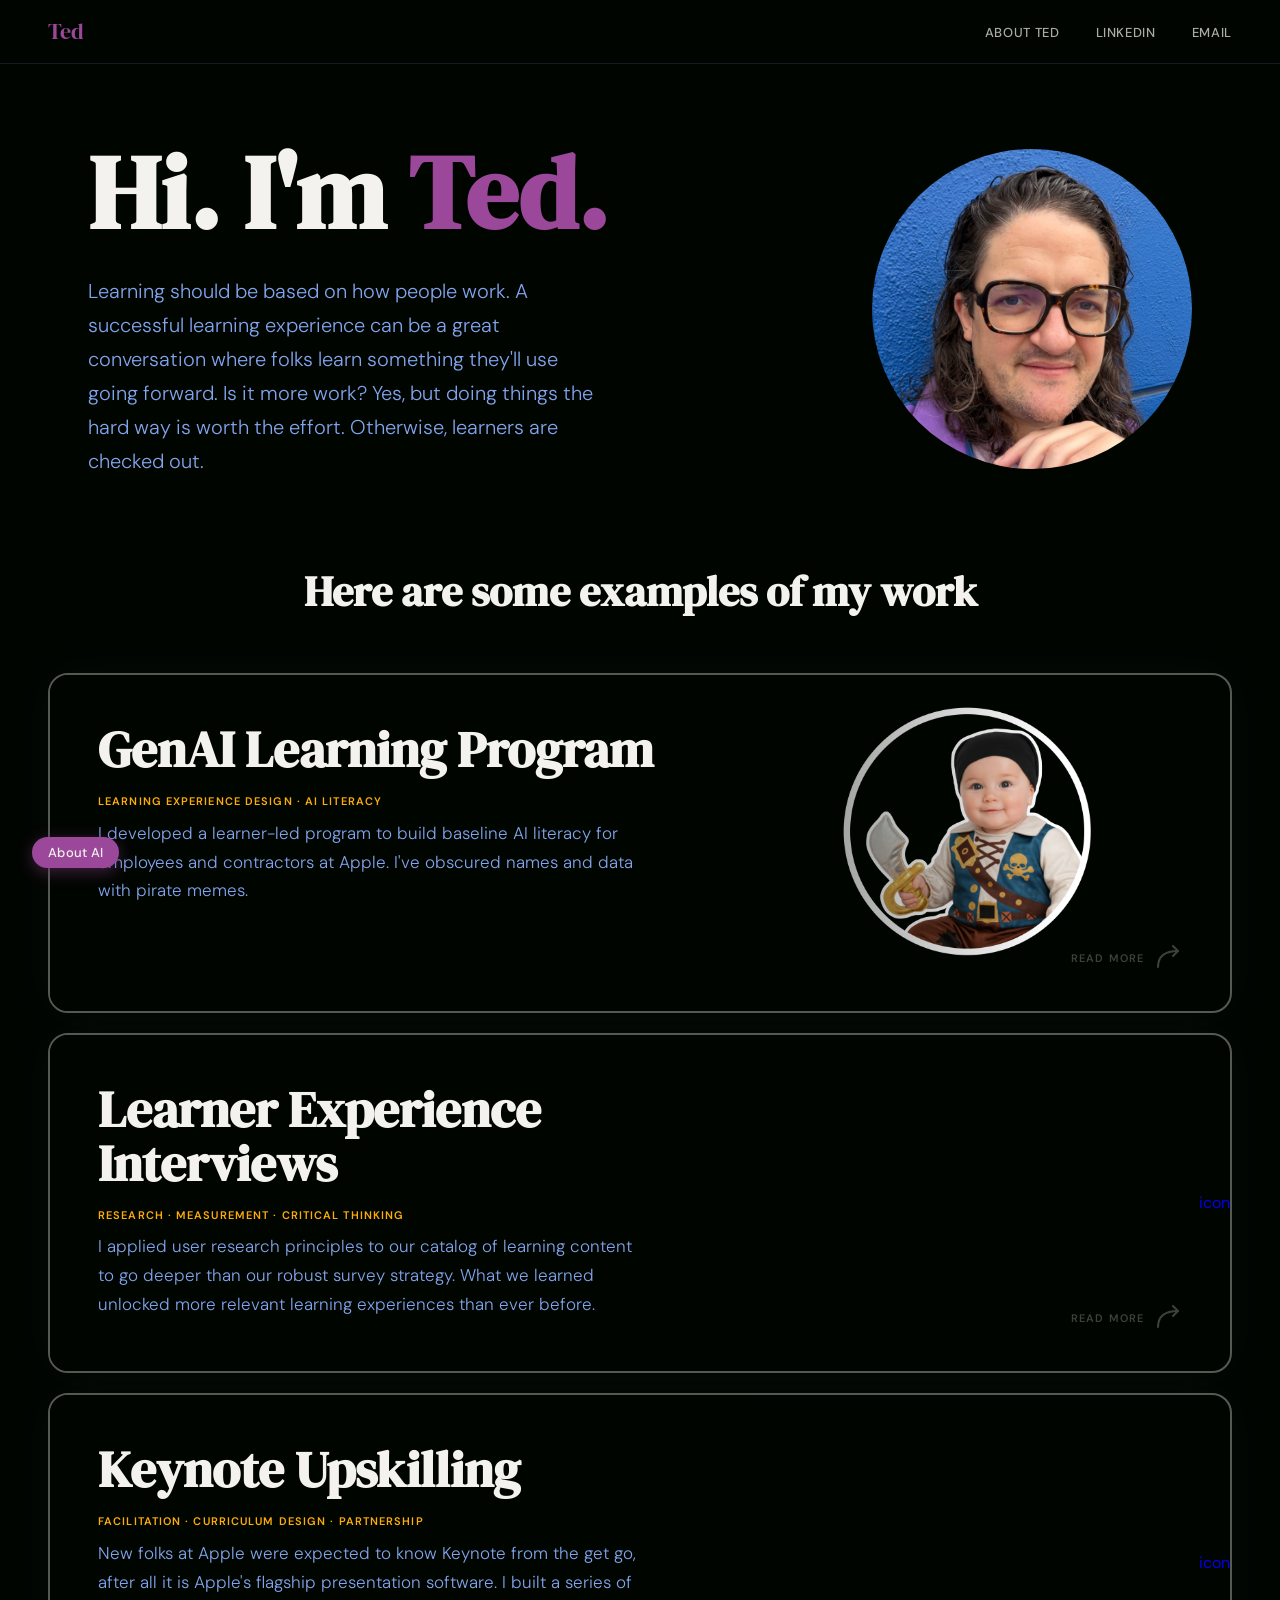
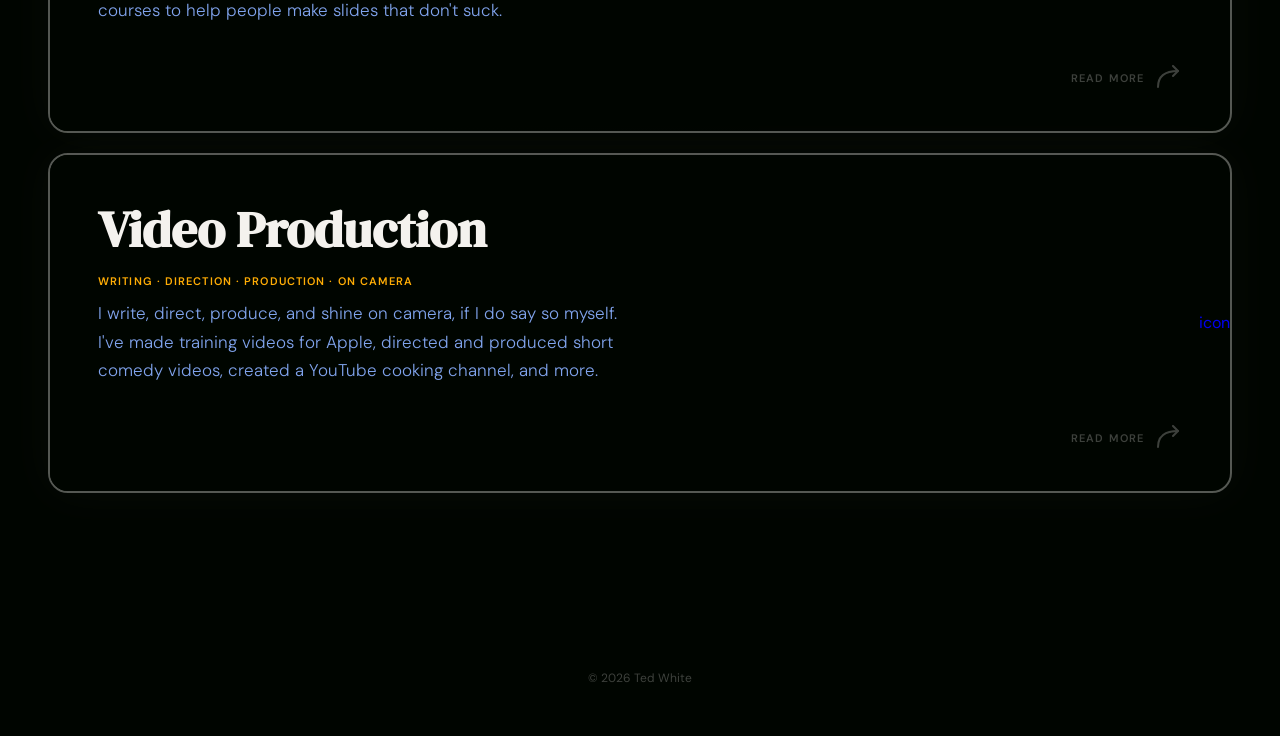
==== index.html @ 59d9a9ae "Update homepage copy and revise GenAI case study Ch 2 Removes I-statements from hero blurb, updates " ====
<!DOCTYPE html>
<html lang="en">
<head>
  <meta charset="UTF-8">
  <meta name="viewport" content="width=device-width, initial-scale=1.0">
  <title>Ted White — Practical Learning Design</title>
  <link rel="preconnect" href="https://fonts.googleapis.com">
  <link rel="preconnect" href="https://fonts.gstatic.com" crossorigin>
  <link href="https://fonts.googleapis.com/css2?family=DM+Serif+Display:ital@0;1&family=DM+Sans:opsz,wght@9..40,300;9..40,400;9..40,500;9..40,600&display=swap" rel="stylesheet">
  <link rel="stylesheet" href="style.css">
  <style>

    /* ── HERO ── */
    .hero {
      padding: 140px 48px 80px;
      max-width: 1200px;
      margin: 0 auto;
      display: grid;
      grid-template-columns: 1fr auto;
      align-items: center;
      gap: 80px;
    }

    .hero-headline {
      font-family: 'DM Serif Display', serif;
      font-size: clamp(60px, 9vw, 104px);
      line-height: 1.02;
      color: var(--white);
      margin-bottom: 28px;
    }

    .hero-headline span {
      color: var(--purple);
    }

    .hero-intro {
      font-size: 20px;
      line-height: 1.7;
      color: var(--blue);
      font-weight: 300;
      max-width: 520px;
    }

    .hero-photo {
      width: 320px;
      height: 320px;
      border-radius: 50%;
      object-fit: cover;
      object-position: center 20%;
      flex-shrink: 0;
    }

    /* ── WORK ── */
    .work {
      padding: 0 48px 128px;
    }

    .work-inner {
      max-width: 1200px;
      margin: 0 auto;
    }

    .work-heading {
      font-family: 'DM Serif Display', serif;
      font-size: 42px;
      color: var(--white);
      margin-bottom: 48px;
      text-align: center;
    }

    .cases-stack {
      display: flex;
      flex-direction: column;
      gap: 20px;
    }

    .case-card {
      display: block;
      min-height: 340px;
      padding: 48px;
      border-radius: 20px;
      border: 2px solid rgba(244, 242, 238, 0.35);
      box-shadow: 0 0 48px rgba(244, 242, 238, 0.03);
      text-decoration: none;
      position: relative;
      overflow: hidden;
      transition: border-color 0.25s ease, box-shadow 0.25s ease;
    }

    .case-card::before {
      content: '';
      position: absolute;
      inset: 0;
      background: linear-gradient(90deg, #000500 30%, rgba(0,5,0,0.5) 60%, transparent 85%);
      z-index: 1;
      pointer-events: none;
    }

    .case-card:hover {
      border-color: rgba(244, 242, 238, 0.65);
      box-shadow: 0 0 64px rgba(244, 242, 238, 0.07);
    }

    .case-card-text {
      display: flex;
      flex-direction: column;
      gap: 8px;
      position: relative;
      z-index: 2;
      width: 55%;
    }

    .case-card-title {
      font-family: 'DM Serif Display', serif;
      font-size: clamp(36px, 4vw, 54px);
      line-height: 1.05;
      color: var(--white);
      margin-bottom: 8px;
    }

    .case-card-subtitle {
      font-size: 11px;
      font-weight: 600;
      letter-spacing: 0.1em;
      text-transform: uppercase;
      color: var(--amber);
    }

    .case-card-summary {
      font-size: 17px;
      line-height: 1.7;
      color: var(--blue);
      font-weight: 300;
      max-width: 540px;
      margin-top: auto;
      margin-bottom: auto;
    }

    .case-card-visual {
      position: absolute;
      top: 0;
      right: 0;
      bottom: 0;
      width: 60%;
      display: flex;
      align-items: center;
      justify-content: flex-end;
      z-index: 0;
    }

    .case-card-icon {
      height: 110%;
      width: auto;
      transform: translateX(10%);
    }

    .case-card-cta {
      position: absolute;
      bottom: 36px;
      right: 44px;
      display: flex;
      align-items: center;
      gap: 10px;
      color: var(--white);
      opacity: 0.25;
      z-index: 3;
      transition: opacity 0.2s ease, transform 0.2s ease;
    }

    .case-card-cta-text {
      font-size: 11px;
      font-weight: 600;
      letter-spacing: 0.1em;
      text-transform: uppercase;
    }

    .case-card:hover .case-card-cta {
      opacity: 0.8;
      transform: translate(3px, -2px);
    }

    /* ── AI FLOAT BUTTON ── */
    .ai-float-btn {
      position: fixed;
      bottom: 32px;
      left: 32px;
      z-index: 200;
      display: inline-flex;
      align-items: center;
      padding: 7px 16px;
      border-radius: 100px;
      background: var(--purple);
      color: var(--white);
      font-family: 'DM Sans', sans-serif;
      font-size: 13px;
      font-weight: 500;
      letter-spacing: 0.3px;
      border: none;
      cursor: pointer;
      box-shadow: 0 4px 16px rgba(155, 72, 155, 0.4), 0 2px 6px rgba(0,0,0,0.3);
      transition: box-shadow 0.25s ease, transform 0.25s ease;
    }

    .ai-float-btn:hover {
      box-shadow: 0 6px 22px rgba(155, 72, 155, 0.55), 0 3px 8px rgba(0,0,0,0.3);
      transform: translateY(-1px);
    }

    /* ── AI MODAL ── */
    .ai-modal-backdrop {
      position: fixed;
      inset: 0;
      z-index: 300;
      background: rgba(0, 5, 0, 0.75);
      backdrop-filter: blur(6px);
      display: flex;
      align-items: center;
      justify-content: center;
      opacity: 0;
      pointer-events: none;
      transition: opacity 0.25s ease;
    }

    .ai-modal-backdrop.open {
      opacity: 1;
      pointer-events: all;
    }

    .ai-modal {
      background: #0d130d;
      border: 1px solid rgba(128, 164, 237, 0.15);
      border-radius: 16px;
      padding: 48px;
      max-width: 560px;
      width: 90%;
      position: relative;
      transform: translateY(12px);
      transition: transform 0.25s ease;
      box-shadow: 0 24px 80px rgba(0,0,0,0.6);
    }

    .ai-modal-backdrop.open .ai-modal {
      transform: translateY(0);
    }

    .ai-modal-close {
      position: absolute;
      top: 16px;
      right: 20px;
      background: none;
      border: none;
      color: rgba(245, 245, 240, 0.35);
      font-size: 18px;
      cursor: pointer;
      padding: 4px 8px;
      transition: color 0.2s ease;
      font-family: 'DM Sans', sans-serif;
    }

    .ai-modal-close:hover {
      color: var(--white);
    }

    .ai-modal h2 {
      font-family: 'DM Serif Display', serif;
      font-size: 28px;
      color: var(--white);
      margin-bottom: 20px;
      text-align: center;
    }

    .ai-modal p {
      font-size: 17px;
      line-height: 1.75;
      color: rgba(245, 245, 240, 0.82);
    }

  </style>
</head>
<body>

  <nav>
    <a href="#" class="nav-logo">Ted</a>
    <ul class="nav-links">
      <li><a href="about.html">About Ted</a></li>
      <li><a href="https://linkedin.com/in/teddyrare" target="_blank">LinkedIn</a></li>
      <li><a href="mailto:opentoted@gmail.com">Email</a></li>
    </ul>
  </nav>

  <section class="hero">
    <div class="hero-text">
      <h1 class="hero-headline">Hi. I'm <span>Ted.</span></h1>
      <p class="hero-intro">Learning should be based on how people work. A successful learning experience can be a great conversation where folks learn something they'll use going forward. Is it more work? Yes, but doing things the hard way is worth the effort. Otherwise, learners are checked out.</p>
    </div>
    <img class="hero-photo" src="Images for Website Examples/ted-photo.jpg" alt="Ted White">
  </section>

  <section class="work" id="work">
    <div class="work-inner">
      <h2 class="work-heading">Here are some examples of my work</h2>
      <div class="cases-stack">

        <a class="case-card" href="case-study-genai-v2.html">
          <div class="case-card-text">
            <h3 class="case-card-title">GenAI Learning Program</h3>
            <p class="case-card-subtitle">Learning Experience Design · AI Literacy</p>
            <p class="case-card-summary">I developed a learner-led program to build baseline AI literacy for employees and contractors at Apple. I've obscured names and data with pirate memes.</p>
          </div>
          <div class="case-card-visual">
            <img src="Graphics for GenAI Case Study/GenAI Icon/GenAI Icon.001.png" class="case-card-icon" alt="">
          </div>
          <div class="case-card-cta">
            <span class="case-card-cta-text">Read more</span>
            <svg width="32" height="32" viewBox="0 0 32 32" fill="none">
              <path d="M4 24 Q4 8 24 8" stroke="currentColor" stroke-width="2" stroke-linecap="round"/>
              <path d="M19 3 L24 8 L19 13" stroke="currentColor" stroke-width="2" stroke-linecap="round" stroke-linejoin="round"/>
            </svg>
          </div>
        </a>

        <a class="case-card" href="#">
          <div class="case-card-text">
            <h3 class="case-card-title">Learner Experience Interviews</h3>
            <p class="case-card-subtitle">Research · Measurement · Critical Thinking</p>
            <p class="case-card-summary">I applied user research principles to our catalog of learning content to go deeper than our robust survey strategy. What we learned unlocked more relevant learning experiences than ever before.</p>
          </div>
          <div class="case-card-visual">
            <div class="visual-placeholder">icon</div>
          </div>
          <div class="case-card-cta">
            <span class="case-card-cta-text">Read more</span>
            <svg width="32" height="32" viewBox="0 0 32 32" fill="none">
              <path d="M4 24 Q4 8 24 8" stroke="currentColor" stroke-width="2" stroke-linecap="round"/>
              <path d="M19 3 L24 8 L19 13" stroke="currentColor" stroke-width="2" stroke-linecap="round" stroke-linejoin="round"/>
            </svg>
          </div>
        </a>

        <a class="case-card" href="#">
          <div class="case-card-text">
            <h3 class="case-card-title">Keynote Upskilling</h3>
            <p class="case-card-subtitle">Facilitation · Curriculum Design · Partnership</p>
            <p class="case-card-summary">New folks at Apple were expected to know Keynote from the get go, after all it is Apple's flagship presentation software. I built a series of courses to help people make slides that don't suck.</p>
          </div>
          <div class="case-card-visual">
            <div class="visual-placeholder">icon</div>
          </div>
          <div class="case-card-cta">
            <span class="case-card-cta-text">Read more</span>
            <svg width="32" height="32" viewBox="0 0 32 32" fill="none">
              <path d="M4 24 Q4 8 24 8" stroke="currentColor" stroke-width="2" stroke-linecap="round"/>
              <path d="M19 3 L24 8 L19 13" stroke="currentColor" stroke-width="2" stroke-linecap="round" stroke-linejoin="round"/>
            </svg>
          </div>
        </a>

        <a class="case-card" href="#">
          <div class="case-card-text">
            <h3 class="case-card-title">Video Production</h3>
            <p class="case-card-subtitle">Writing · Direction · Production · On Camera</p>
            <p class="case-card-summary">I write, direct, produce, and shine on camera, if I do say so myself. I've made training videos for Apple, directed and produced short comedy videos, created a YouTube cooking channel, and more.</p>
          </div>
          <div class="case-card-visual">
            <div class="visual-placeholder">icon</div>
          </div>
          <div class="case-card-cta">
            <span class="case-card-cta-text">Read more</span>
            <svg width="32" height="32" viewBox="0 0 32 32" fill="none">
              <path d="M4 24 Q4 8 24 8" stroke="currentColor" stroke-width="2" stroke-linecap="round"/>
              <path d="M19 3 L24 8 L19 13" stroke="currentColor" stroke-width="2" stroke-linecap="round" stroke-linejoin="round"/>
            </svg>
          </div>
        </a>

      </div>
    </div>
  </section>


  <div class="copyright">© 2026 Ted White</div>

  <!-- FLOATING AI BUTTON -->
  <button class="ai-float-btn" id="ai-float-btn">About AI</button>

  <!-- AI MODAL -->
  <div class="ai-modal-backdrop" id="ai-modal-backdrop">
    <div class="ai-modal" role="dialog" aria-modal="true" aria-labelledby="ai-modal-title">
      <button class="ai-modal-close" id="ai-modal-close" aria-label="Close">✕</button>
      <h2 id="ai-modal-title">So...about AI</h2>
      <p>I used Claude Code to build the HTML of this site. I did all the writing and image creation the old-fashioned way, by hand after staring at a blank screen. Claude helped with copyediting, spellcheck, and keeping me humble.</p>
    </div>
  </div>

  <script>
  (function () {
    const btn      = document.getElementById('ai-float-btn');
    const backdrop = document.getElementById('ai-modal-backdrop');
    const closeBtn = document.getElementById('ai-modal-close');

    function openModal()  { backdrop.classList.add('open'); }
    function closeModal() { backdrop.classList.remove('open'); }

    btn.addEventListener('click', openModal);
    closeBtn.addEventListener('click', closeModal);
    backdrop.addEventListener('click', (e) => { if (e.target === backdrop) closeModal(); });
    document.addEventListener('keydown', (e) => { if (e.key === 'Escape') closeModal(); });
  })();
  </script>

</body>
</html>
---- style.css ----
/* ── RESET ── */
*, *::before, *::after {
  box-sizing: border-box;
  margin: 0;
  padding: 0;
}

/* ── PALETTE ── */
:root {
  --black: #000500;
  --blue: #80A4ED;
  --burgundy: #773344;
  --amber: #FFAD05;
  --purple: #9B489B;
  --white: #F4F2EE;
}

/* ── BASE ── */
body {
  background-color: var(--black);
  color: var(--white);
  font-family: 'DM Sans', sans-serif;
  line-height: 1.6;
}

/* ── NAV ── */
nav {
  position: fixed;
  top: 0;
  left: 0;
  right: 0;
  height: 64px;
  display: flex;
  align-items: center;
  justify-content: space-between;
  padding: 0 48px;
  background-color: var(--black);
  border-bottom: 1px solid rgba(128, 164, 237, 0.15);
  z-index: 100;
}

.nav-logo {
  font-family: 'DM Serif Display', serif;
  font-size: 22px;
  color: var(--purple);
  text-decoration: none;
}

.nav-links {
  display: flex;
  gap: 36px;
  list-style: none;
}

.nav-links a {
  color: var(--white);
  text-decoration: none;
  font-size: 13px;
  font-weight: 500;
  letter-spacing: 0.05em;
  text-transform: uppercase;
  opacity: 0.7;
  position: relative;
  padding-bottom: 3px;
  transition: opacity 0.15s ease;
}

.nav-links a:hover {
  opacity: 1;
}

.nav-links a::after {
  content: '';
  position: absolute;
  left: 0;
  bottom: 0;
  width: 0;
  height: 2px;
  background-color: var(--amber);
  transition: width 0.2s ease;
}

.nav-links a:hover::after {
  width: 100%;
}

/* ── COPYRIGHT ── */
.copyright {
  text-align: center;
  padding: 48px;
  font-size: 12px;
  color: var(--white);
  opacity: 0.25;
}
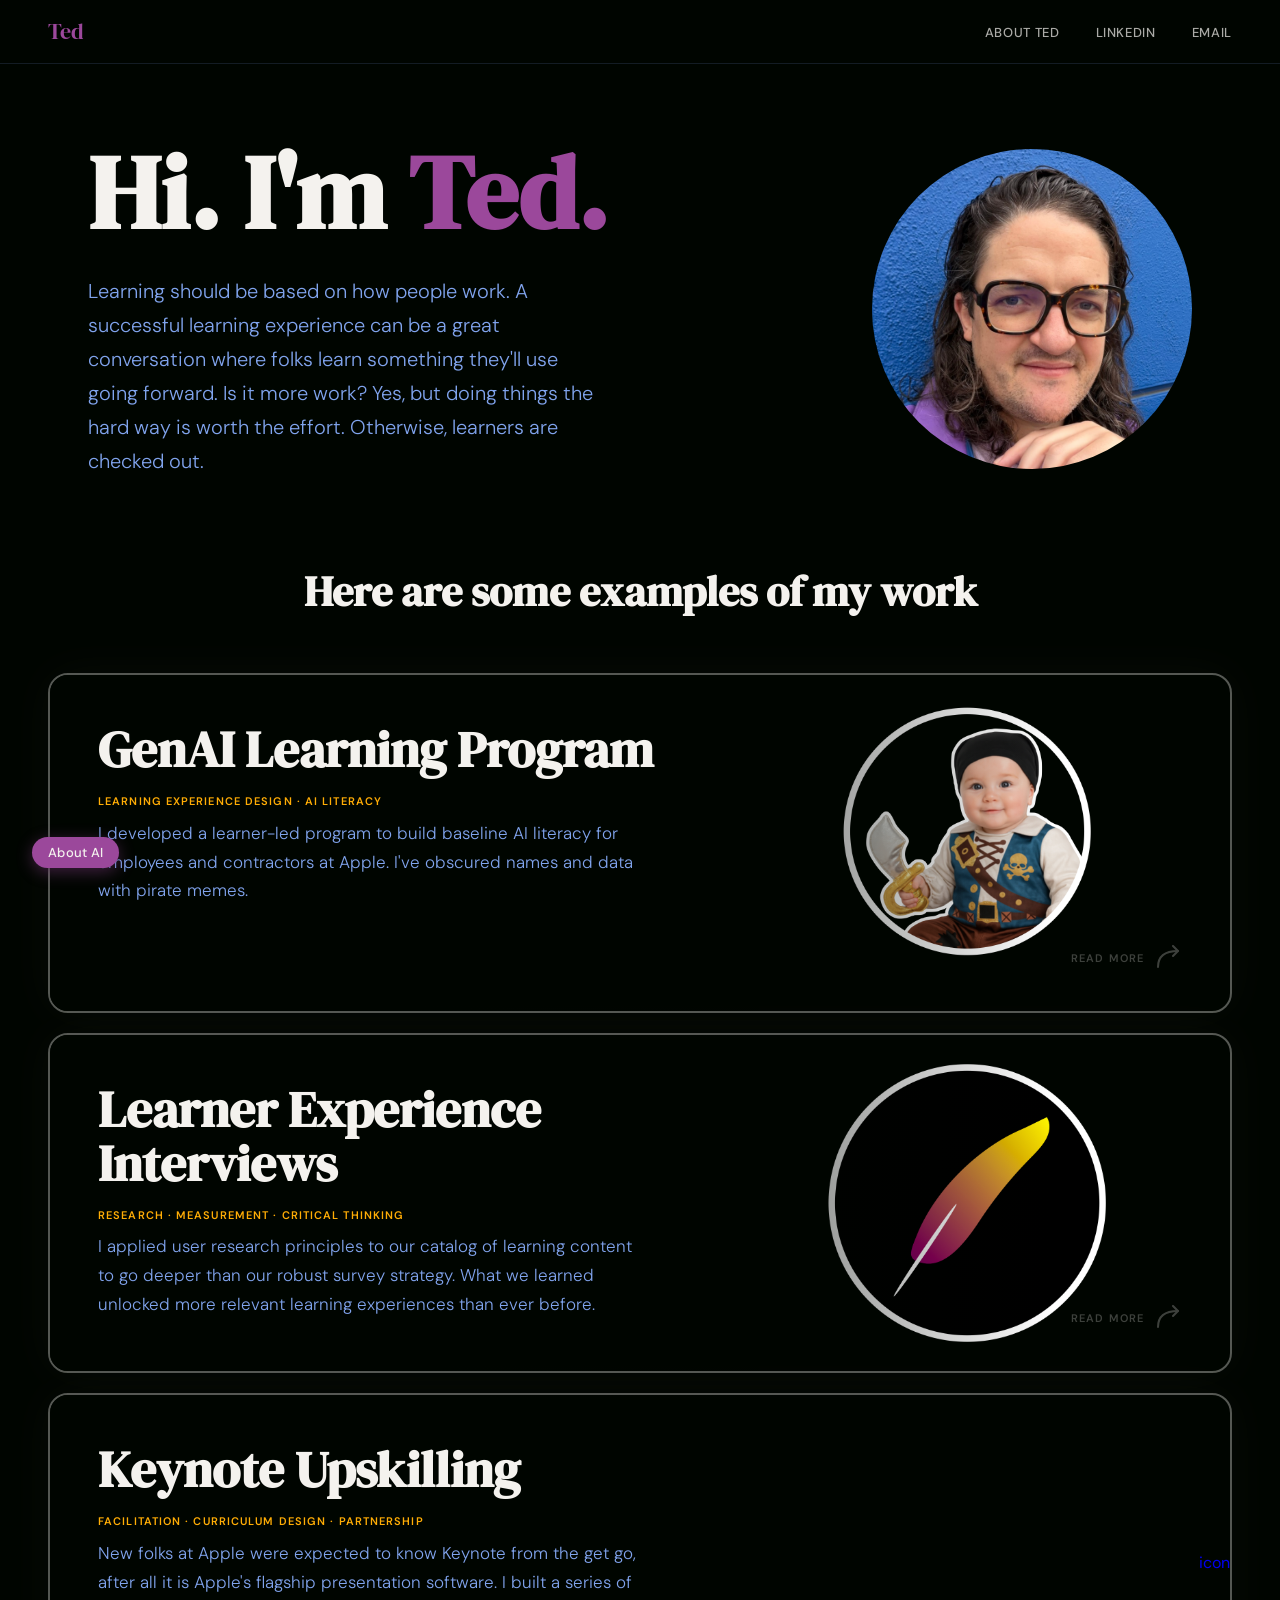
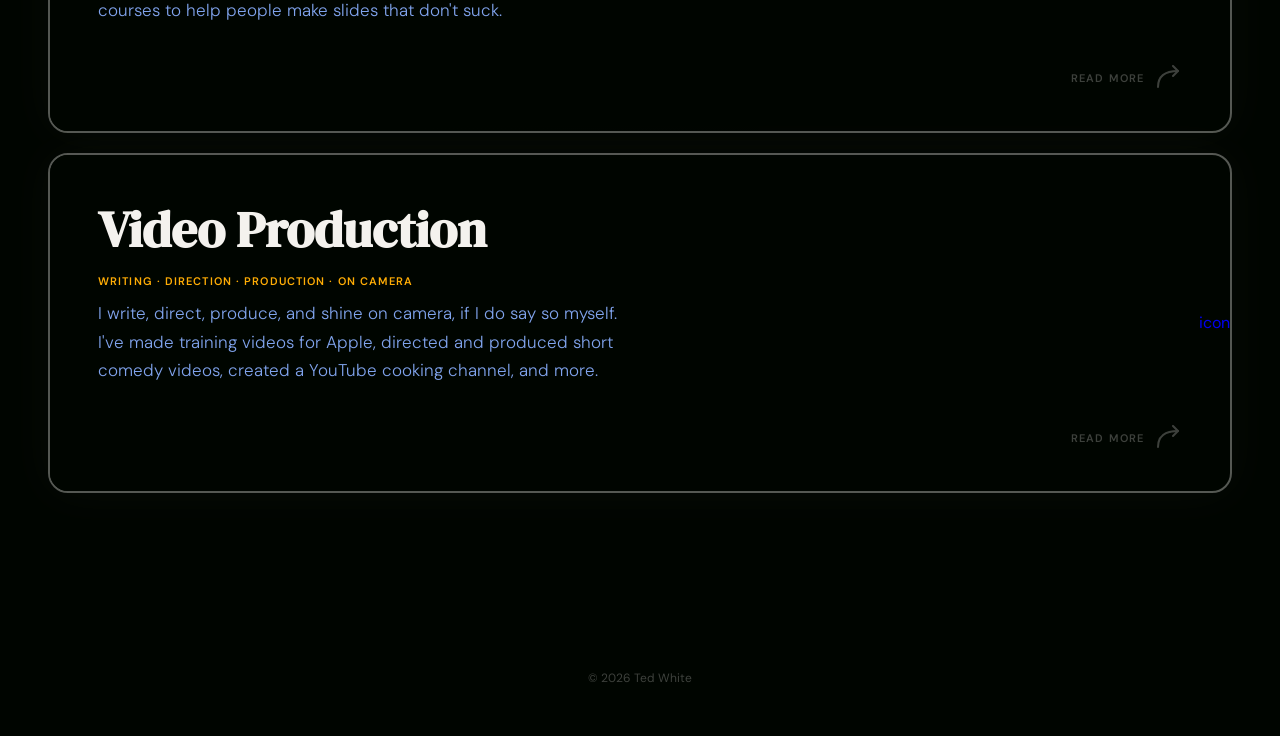
==== commit ea9e9dfe: "Add Learner Interviews case study and hero icon Adds the complete Learner Interviews case study page" ====
--- a/index.html
+++ b/index.html
@@ -319,14 +319,14 @@
           </div>
         </a>
 
-        <a class="case-card" href="#">
+        <a class="case-card" href="case-study-learner-interviews.html">
           <div class="case-card-text">
             <h3 class="case-card-title">Learner Experience Interviews</h3>
             <p class="case-card-subtitle">Research · Measurement · Critical Thinking</p>
             <p class="case-card-summary">I applied user research principles to our catalog of learning content to go deeper than our robust survey strategy. What we learned unlocked more relevant learning experiences than ever before.</p>
           </div>
           <div class="case-card-visual">
-            <div class="visual-placeholder">icon</div>
+            <img src="graphics for learner interviews/Learner Interview Graphic/Learner Interview Graphic.001.png" class="case-card-icon" alt="">
           </div>
           <div class="case-card-cta">
             <span class="case-card-cta-text">Read more</span>
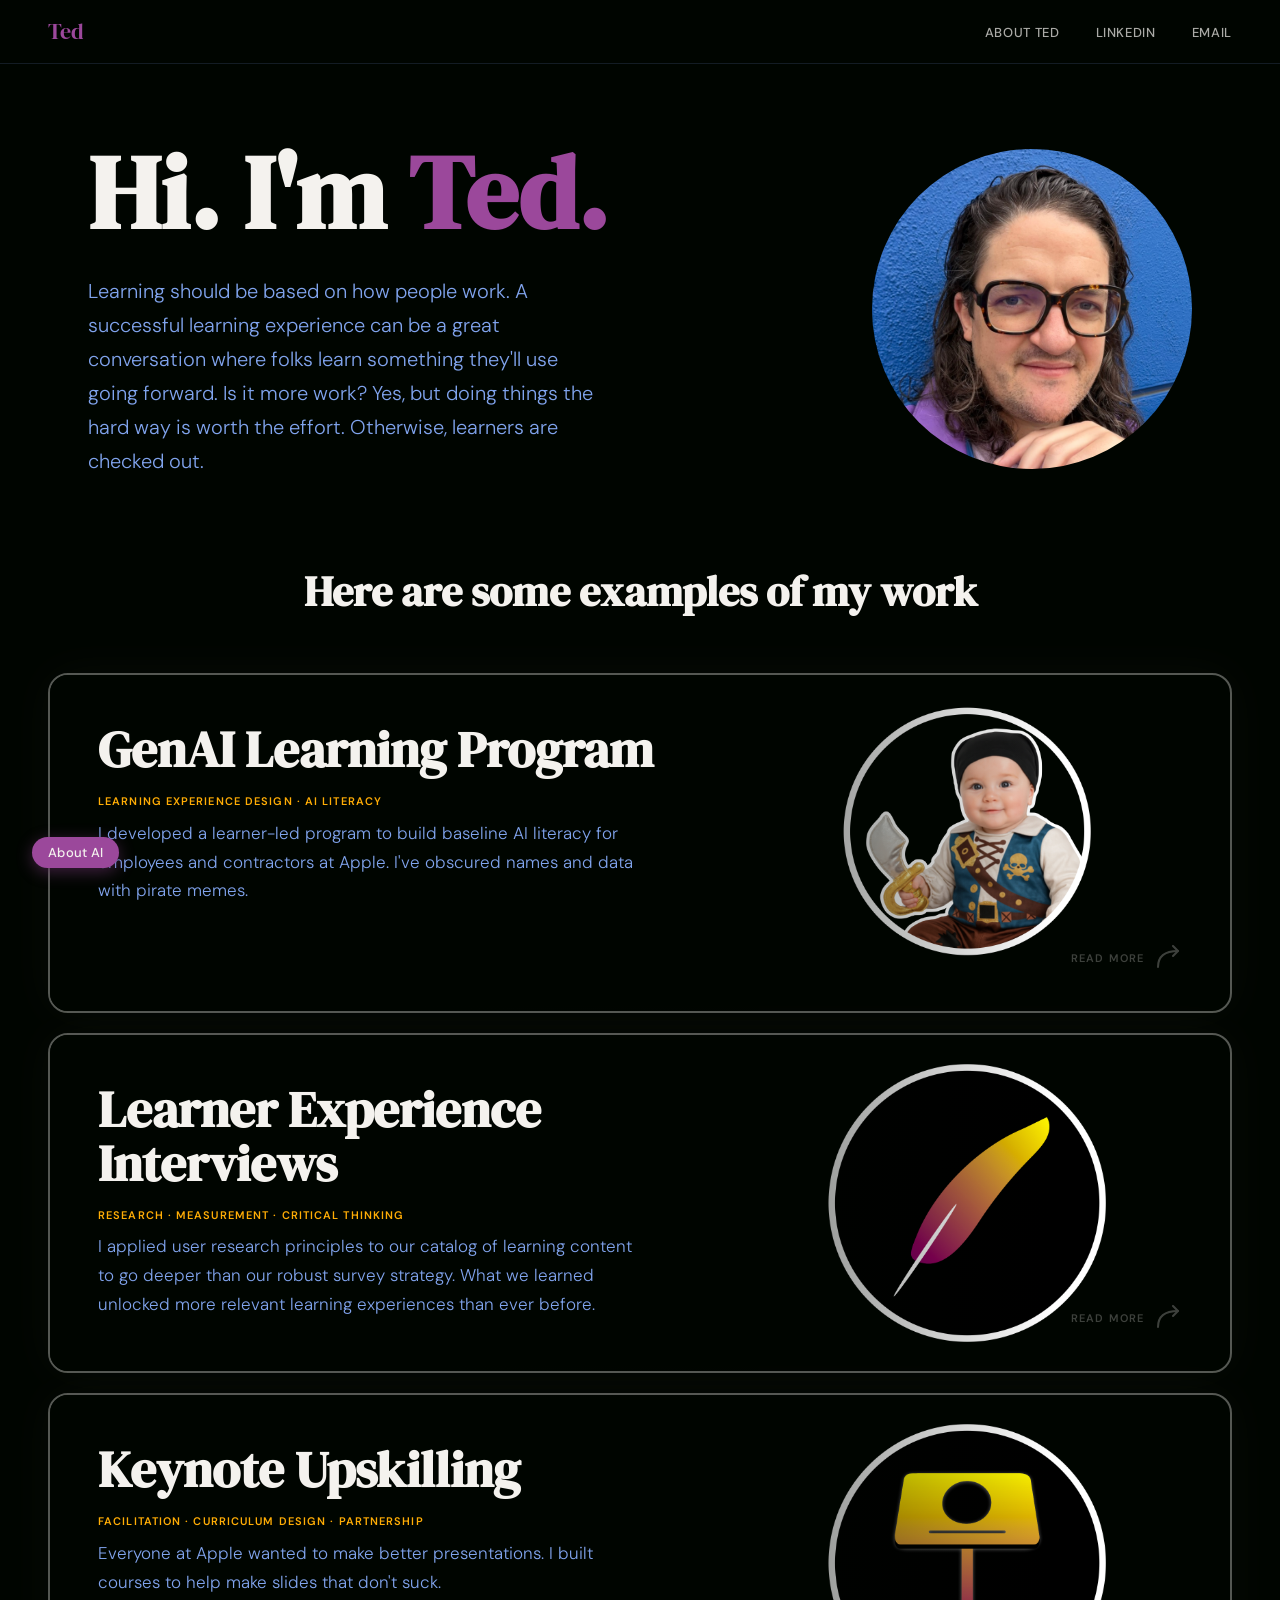
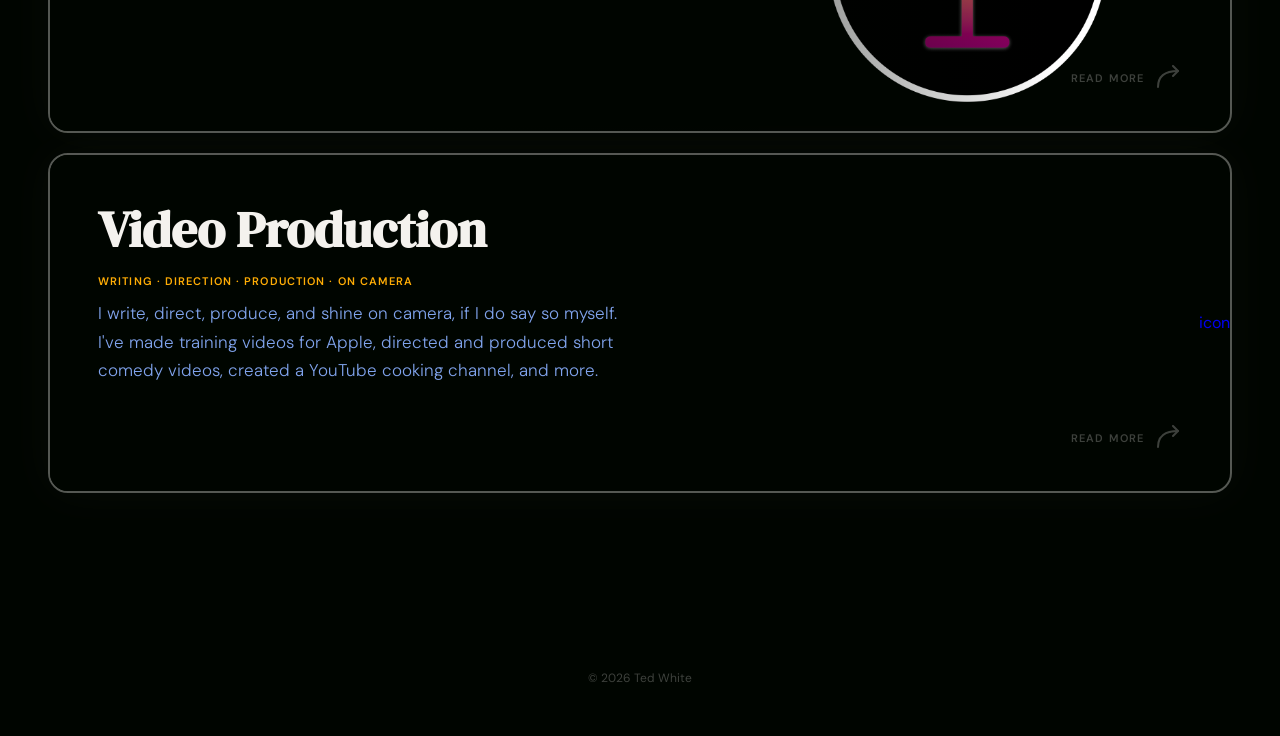
==== commit c54472d5: "Add Keynote Upskilling case study with images Wires in case-study-keynote.html with hero icon and ch" ====
--- a/index.html
+++ b/index.html
@@ -337,14 +337,14 @@
           </div>
         </a>
 
-        <a class="case-card" href="#">
+        <a class="case-card" href="case-study-keynote.html">
           <div class="case-card-text">
             <h3 class="case-card-title">Keynote Upskilling</h3>
             <p class="case-card-subtitle">Facilitation · Curriculum Design · Partnership</p>
-            <p class="case-card-summary">New folks at Apple were expected to know Keynote from the get go, after all it is Apple's flagship presentation software. I built a series of courses to help people make slides that don't suck.</p>
+            <p class="case-card-summary">Everyone at Apple wanted to make better presentations. I built courses to help make slides that don't suck.</p>
           </div>
           <div class="case-card-visual">
-            <div class="visual-placeholder">icon</div>
+            <img src="graphics for learner interviews/Graphics for Keynote Case Study/Graphics for Keynote Case Study.001.png" class="case-card-icon" alt="">
           </div>
           <div class="case-card-cta">
             <span class="case-card-cta-text">Read more</span>
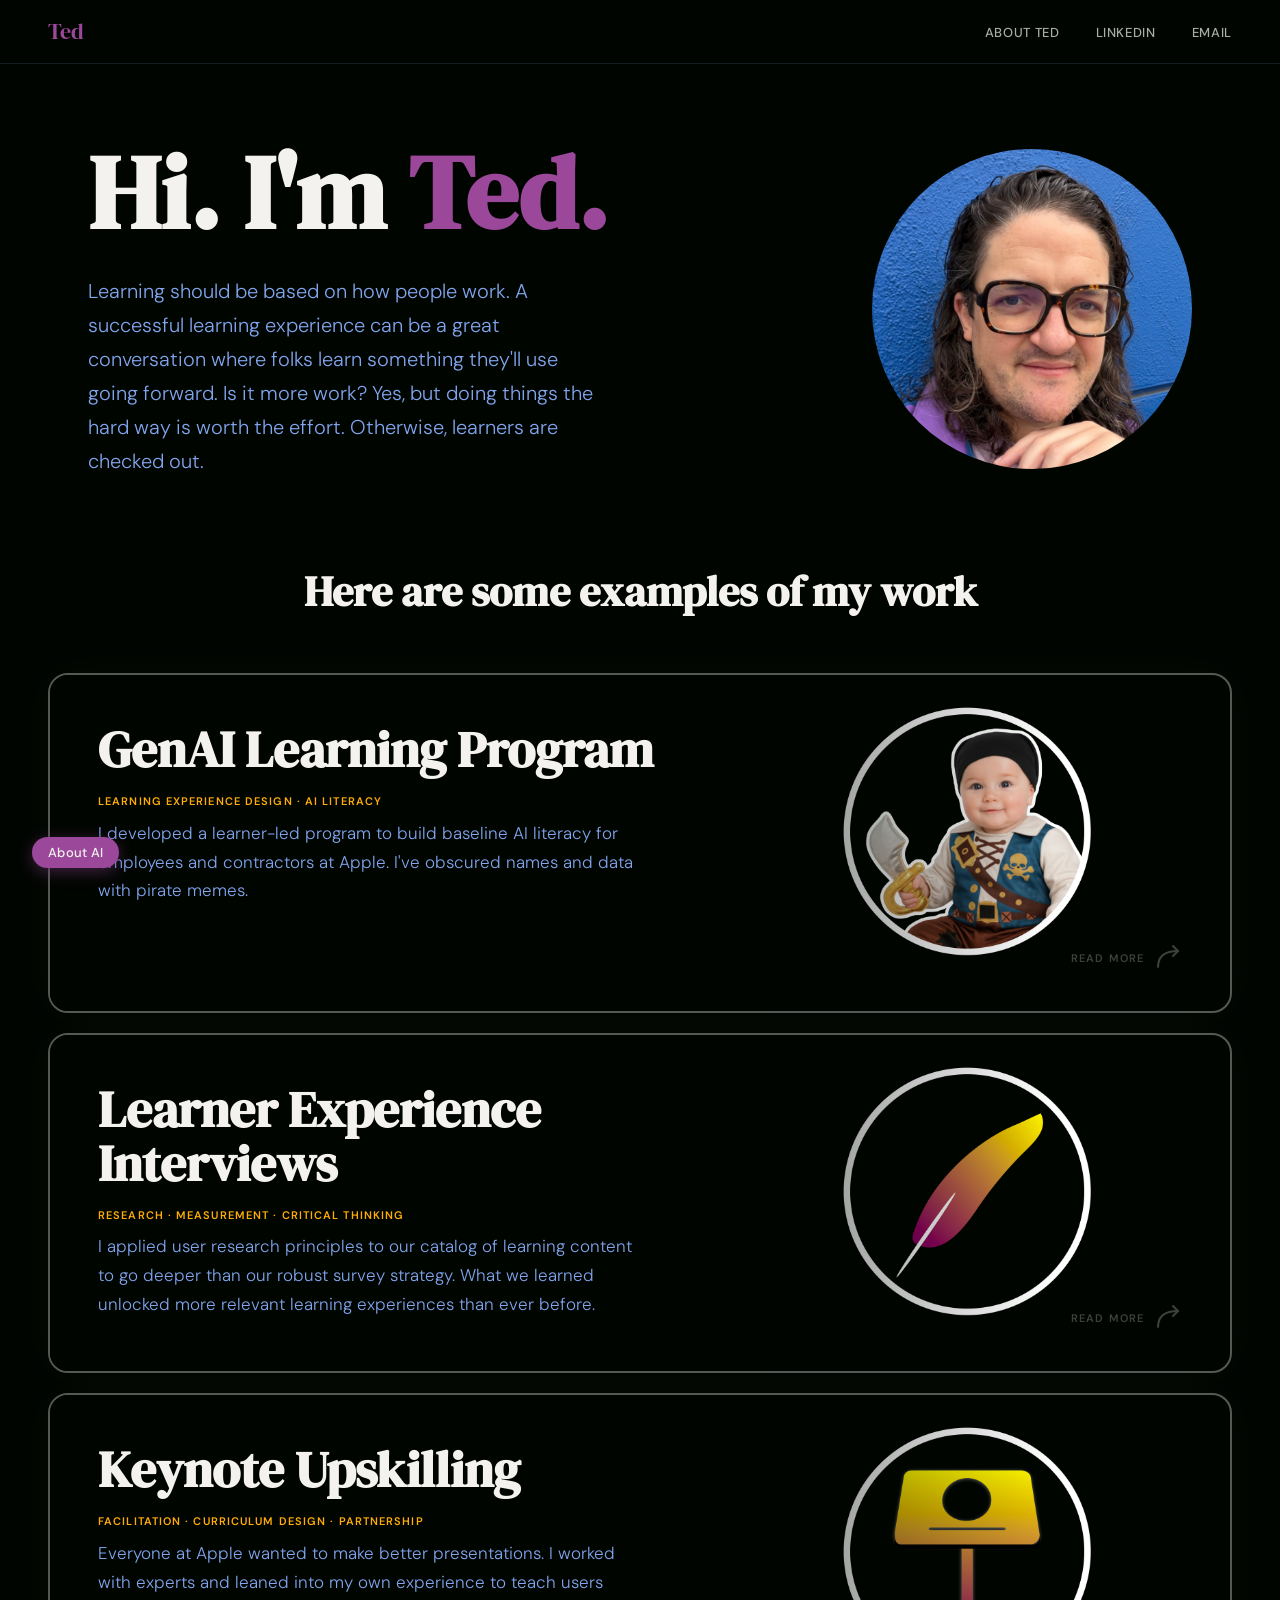
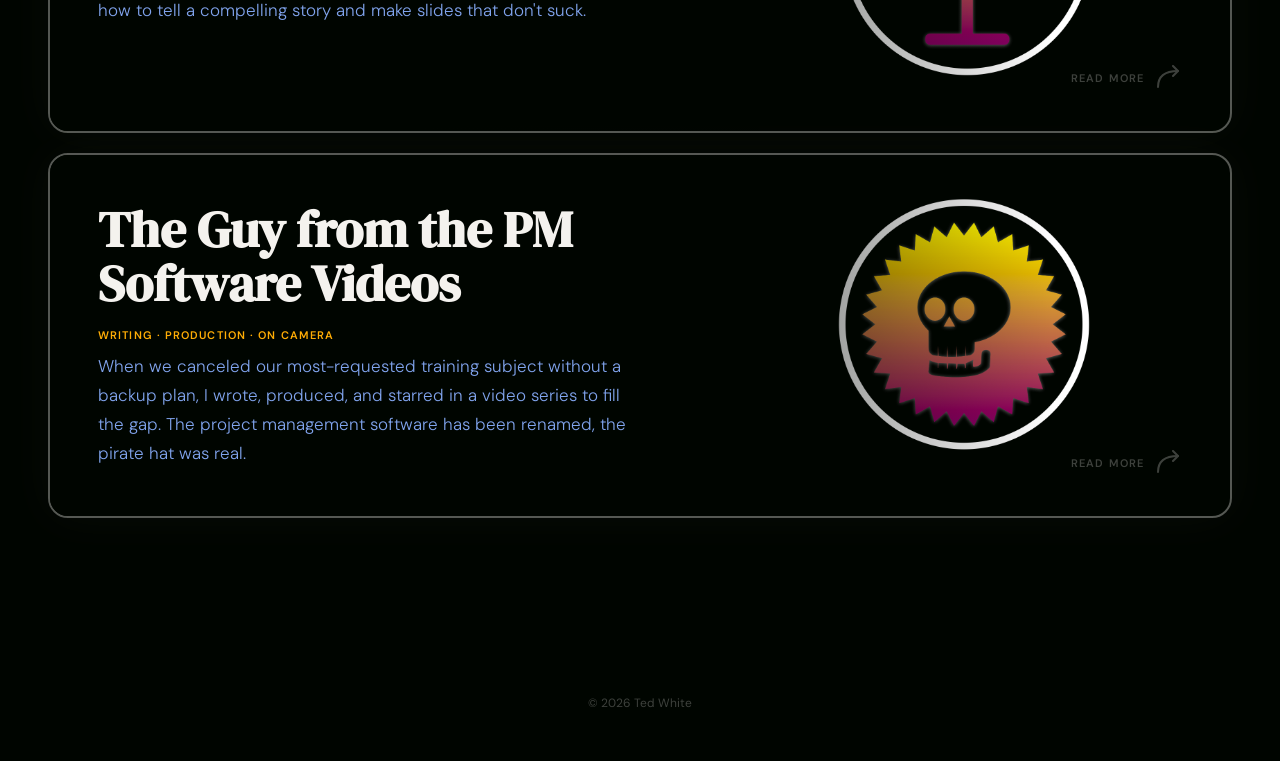
==== commit 3bf5513d: "Add PM Software Videos case study and update site icons - Add case-study-pm-videos.html with full co" ====
--- a/index.html
+++ b/index.html
@@ -150,6 +150,7 @@
 
     .case-card-icon {
       height: 110%;
+      max-height: 374px;
       width: auto;
       transform: translateX(10%);
     }
@@ -204,6 +205,13 @@
     .ai-float-btn:hover {
       box-shadow: 0 6px 22px rgba(155, 72, 155, 0.55), 0 3px 8px rgba(0,0,0,0.3);
       transform: translateY(-1px);
+    }
+
+    @media (max-width: 768px) {
+      .ai-float-btn {
+        padding: 12px 22px;
+        font-size: 15px;
+      }
     }
 
     /* ── AI MODAL ── */
@@ -275,6 +283,56 @@
       color: rgba(245, 245, 240, 0.82);
     }
 
+    /* ── MOBILE ── */
+    @media (max-width: 768px) {
+      .hero {
+        grid-template-columns: 1fr;
+        padding: 100px 24px 56px;
+        gap: 32px;
+      }
+      .hero-intro {
+        max-width: 100%;
+      }
+      .hero-photo {
+        width: 180px;
+        height: 180px;
+        margin: 0 auto;
+        display: block;
+      }
+      .work {
+        padding: 0 20px 72px;
+      }
+      .case-card {
+        padding: 32px 24px 60px;
+        min-height: 200px;
+      }
+      .case-card::before {
+        background: none;
+      }
+      .case-card-text {
+        width: 100%;
+      }
+      .case-card-visual {
+        width: 100%;
+        left: 0;
+        justify-content: center;
+        align-items: center;
+      }
+      .case-card-icon {
+        height: 80%;
+        transform: none;
+        opacity: 0.17;
+      }
+      .case-card-title {
+        font-size: clamp(28px, 7vw, 42px);
+      }
+      .case-card-cta {
+        bottom: 20px;
+        right: 20px;
+        opacity: 0.8;
+      }
+    }
+
   </style>
 </head>
 <body>
@@ -308,7 +366,7 @@
             <p class="case-card-summary">I developed a learner-led program to build baseline AI literacy for employees and contractors at Apple. I've obscured names and data with pirate memes.</p>
           </div>
           <div class="case-card-visual">
-            <img src="Graphics for GenAI Case Study/GenAI Icon/GenAI Icon.001.png" class="case-card-icon" alt="">
+            <img src="Updated Icons (Consistent Size)/Updated Icons (Consistent Size).001.png" class="case-card-icon" alt="">
           </div>
           <div class="case-card-cta">
             <span class="case-card-cta-text">Read more</span>
@@ -326,7 +384,7 @@
             <p class="case-card-summary">I applied user research principles to our catalog of learning content to go deeper than our robust survey strategy. What we learned unlocked more relevant learning experiences than ever before.</p>
           </div>
           <div class="case-card-visual">
-            <img src="graphics for learner interviews/Learner Interview Graphic/Learner Interview Graphic.001.png" class="case-card-icon" alt="">
+            <img src="Updated Icons (Consistent Size)/Updated Icons (Consistent Size).002.png" class="case-card-icon" alt="">
           </div>
           <div class="case-card-cta">
             <span class="case-card-cta-text">Read more</span>
@@ -341,10 +399,10 @@
           <div class="case-card-text">
             <h3 class="case-card-title">Keynote Upskilling</h3>
             <p class="case-card-subtitle">Facilitation · Curriculum Design · Partnership</p>
-            <p class="case-card-summary">Everyone at Apple wanted to make better presentations. I built courses to help make slides that don't suck.</p>
+            <p class="case-card-summary">Everyone at Apple wanted to make better presentations. I worked with experts and leaned into my own experience to teach users how to tell a compelling story and make slides that don't suck.</p>
           </div>
           <div class="case-card-visual">
-            <img src="graphics for learner interviews/Graphics for Keynote Case Study/Graphics for Keynote Case Study.001.png" class="case-card-icon" alt="">
+            <img src="Updated Icons (Consistent Size)/Updated Icons (Consistent Size).003.png" class="case-card-icon" alt="">
           </div>
           <div class="case-card-cta">
             <span class="case-card-cta-text">Read more</span>
@@ -355,14 +413,14 @@
           </div>
         </a>
 
-        <a class="case-card" href="#">
+        <a class="case-card" href="case-study-pm-videos.html">
           <div class="case-card-text">
-            <h3 class="case-card-title">Video Production</h3>
-            <p class="case-card-subtitle">Writing · Direction · Production · On Camera</p>
-            <p class="case-card-summary">I write, direct, produce, and shine on camera, if I do say so myself. I've made training videos for Apple, directed and produced short comedy videos, created a YouTube cooking channel, and more.</p>
+            <h3 class="case-card-title">The Guy from the PM Software Videos</h3>
+            <p class="case-card-subtitle">Writing · Production · On Camera</p>
+            <p class="case-card-summary">When we canceled our most-requested training subject without a backup plan, I wrote, produced, and starred in a video series to fill the gap. The project management software has been renamed, the pirate hat was real.</p>
           </div>
           <div class="case-card-visual">
-            <div class="visual-placeholder">icon</div>
+            <img src="Updated Icons (Consistent Size)/Updated Icons (Consistent Size).004.png" class="case-card-icon" alt="">
           </div>
           <div class="case-card-cta">
             <span class="case-card-cta-text">Read more</span>
--- a/style.css
+++ b/style.css
@@ -84,6 +84,16 @@
   width: 100%;
 }
 
+/* ── NAV MOBILE ── */
+@media (max-width: 768px) {
+  nav {
+    padding: 0 20px;
+  }
+  .nav-links {
+    gap: 20px;
+  }
+}
+
 /* ── COPYRIGHT ── */
 .copyright {
   text-align: center;
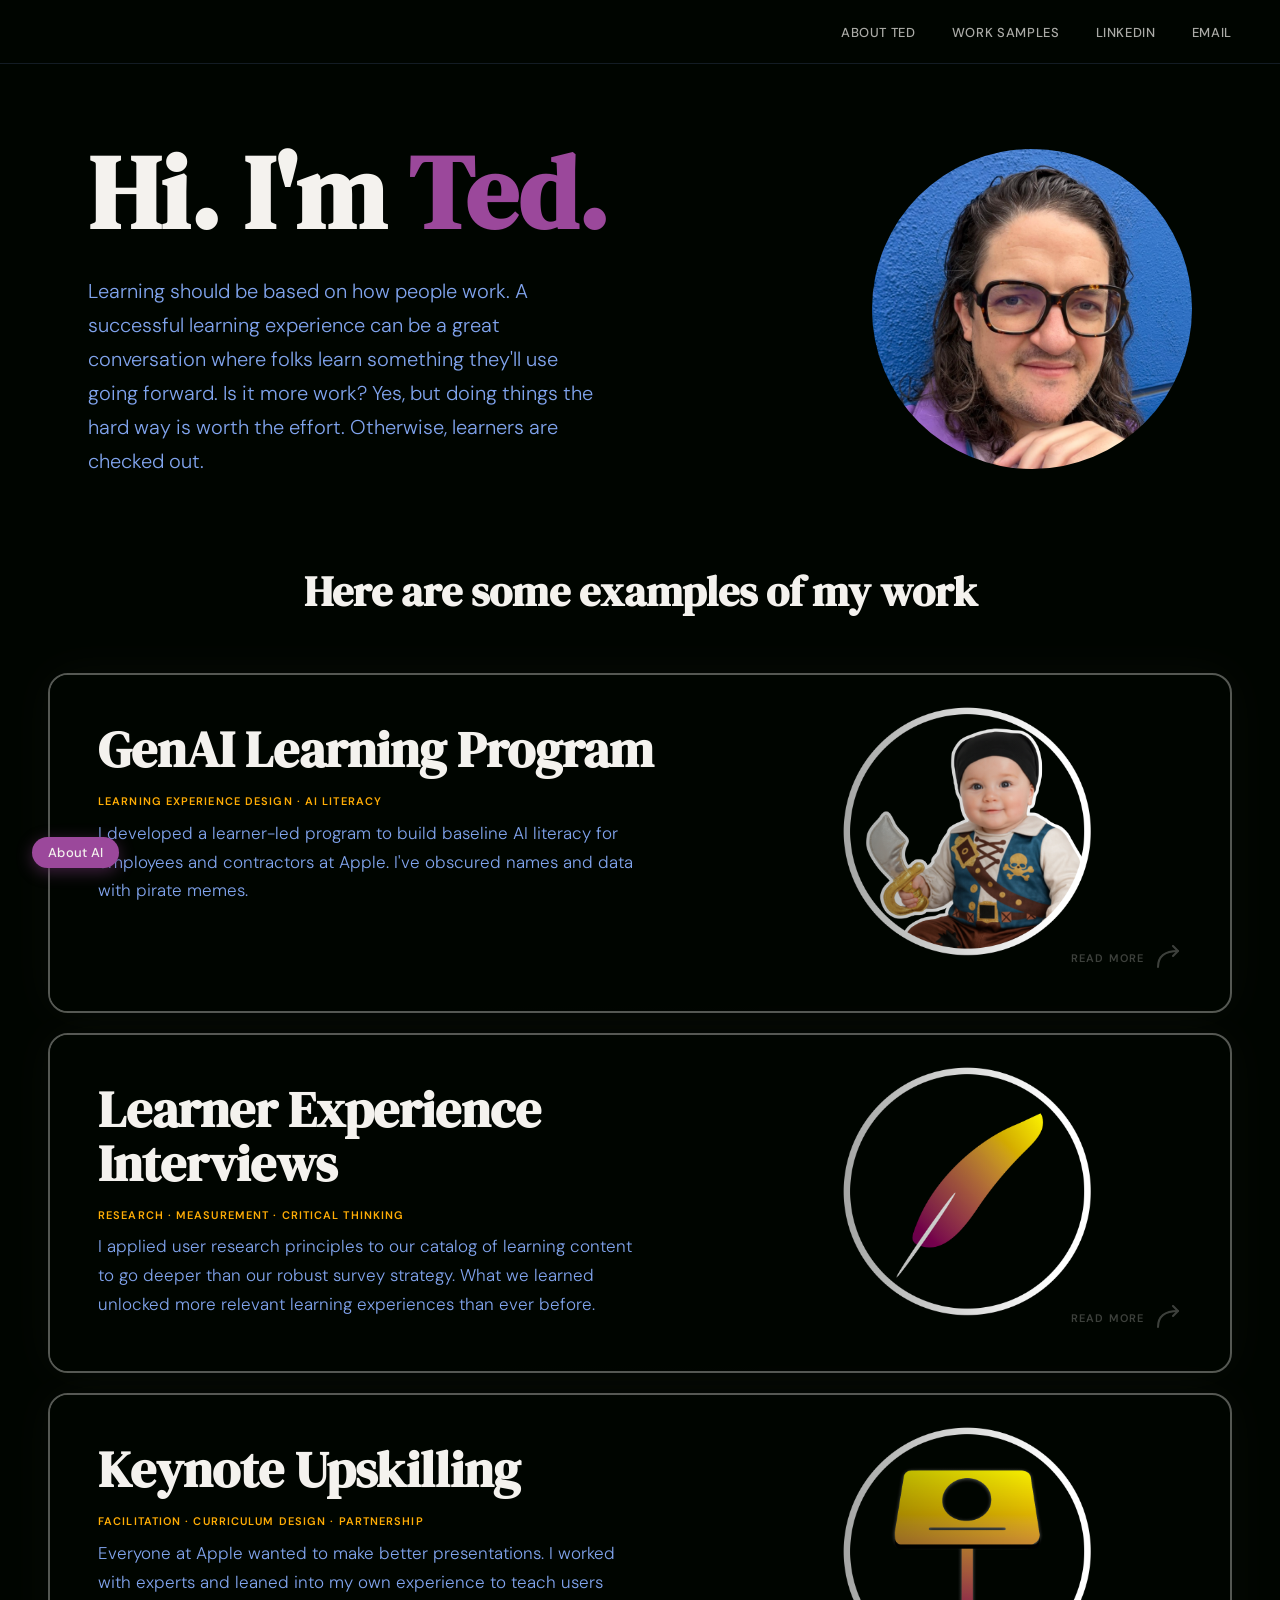
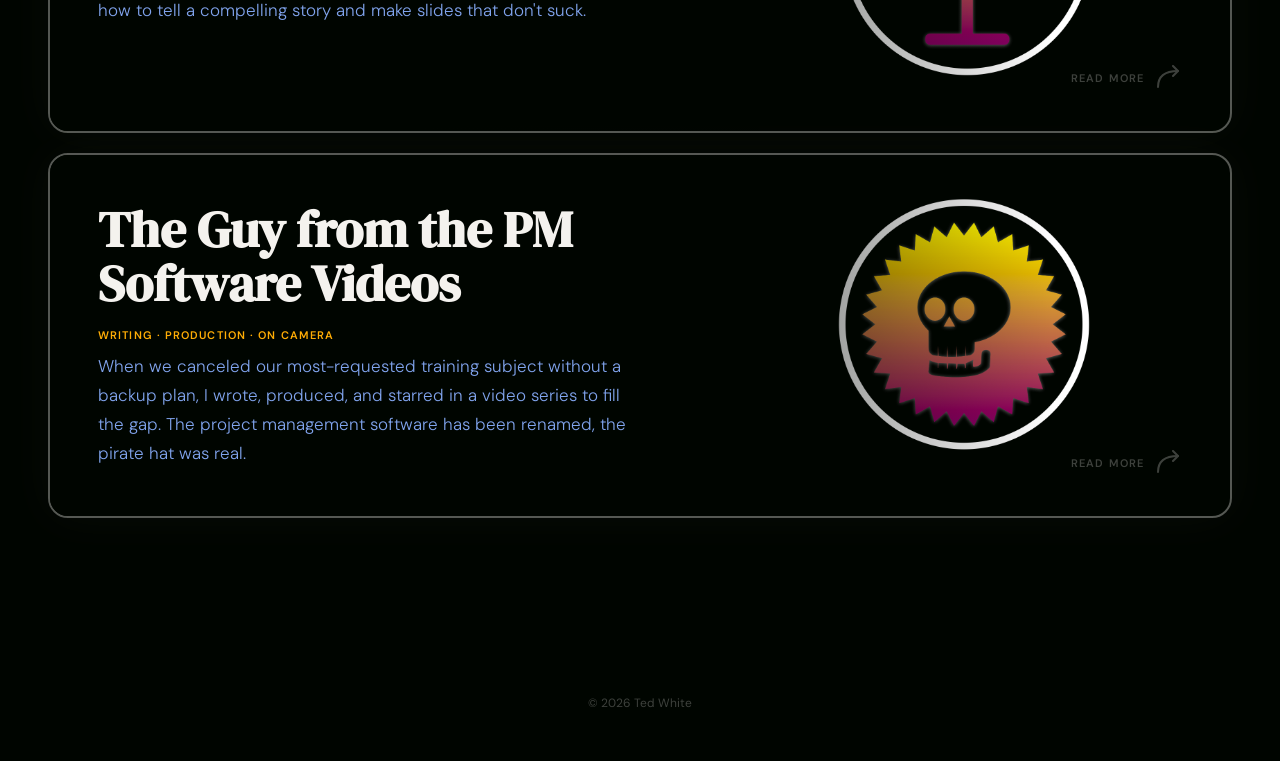
==== commit e02b715c: "Add Work Samples page and polish nav across homepage, About, and Work Samples - New work-samples.htm" ====
--- a/index.html
+++ b/index.html
@@ -338,9 +338,9 @@
 <body>
 
   <nav>
-    <a href="#" class="nav-logo">Ted</a>
     <ul class="nav-links">
       <li><a href="about.html">About Ted</a></li>
+      <li><a href="work-samples.html">Work Samples</a></li>
       <li><a href="https://linkedin.com/in/teddyrare" target="_blank">LinkedIn</a></li>
       <li><a href="mailto:opentoted@gmail.com">Email</a></li>
     </ul>
--- a/style.css
+++ b/style.css
@@ -32,7 +32,7 @@
   height: 64px;
   display: flex;
   align-items: center;
-  justify-content: space-between;
+  justify-content: flex-end;
   padding: 0 48px;
   background-color: var(--black);
   border-bottom: 1px solid rgba(128, 164, 237, 0.15);
@@ -84,6 +84,38 @@
   width: 100%;
 }
 
+/* ── NAV ACTIVE STATE ── */
+.nav-links a.active {
+  opacity: 1;
+  font-weight: 600;
+}
+
+.nav-links a.active::after {
+  width: 100%;
+}
+
+/* ── BACK TO TED (in nav bar on About + Work Samples) ── */
+.header-back {
+  display: inline-flex;
+  align-items: center;
+  margin-right: auto;
+  padding: 7px 16px;
+  border-radius: 100px;
+  background: var(--purple);
+  color: var(--white);
+  text-decoration: none;
+  font-size: 13px;
+  font-weight: 500;
+  letter-spacing: 0.3px;
+  box-shadow: 0 4px 16px rgba(155, 72, 155, 0.4), 0 2px 6px rgba(0,0,0,0.3);
+  transition: box-shadow 0.25s ease, transform 0.25s ease;
+}
+
+.header-back:hover {
+  box-shadow: 0 6px 22px rgba(155, 72, 155, 0.55), 0 3px 8px rgba(0,0,0,0.3);
+  transform: translateY(-1px);
+}
+
 /* ── NAV MOBILE ── */
 @media (max-width: 768px) {
   nav {
